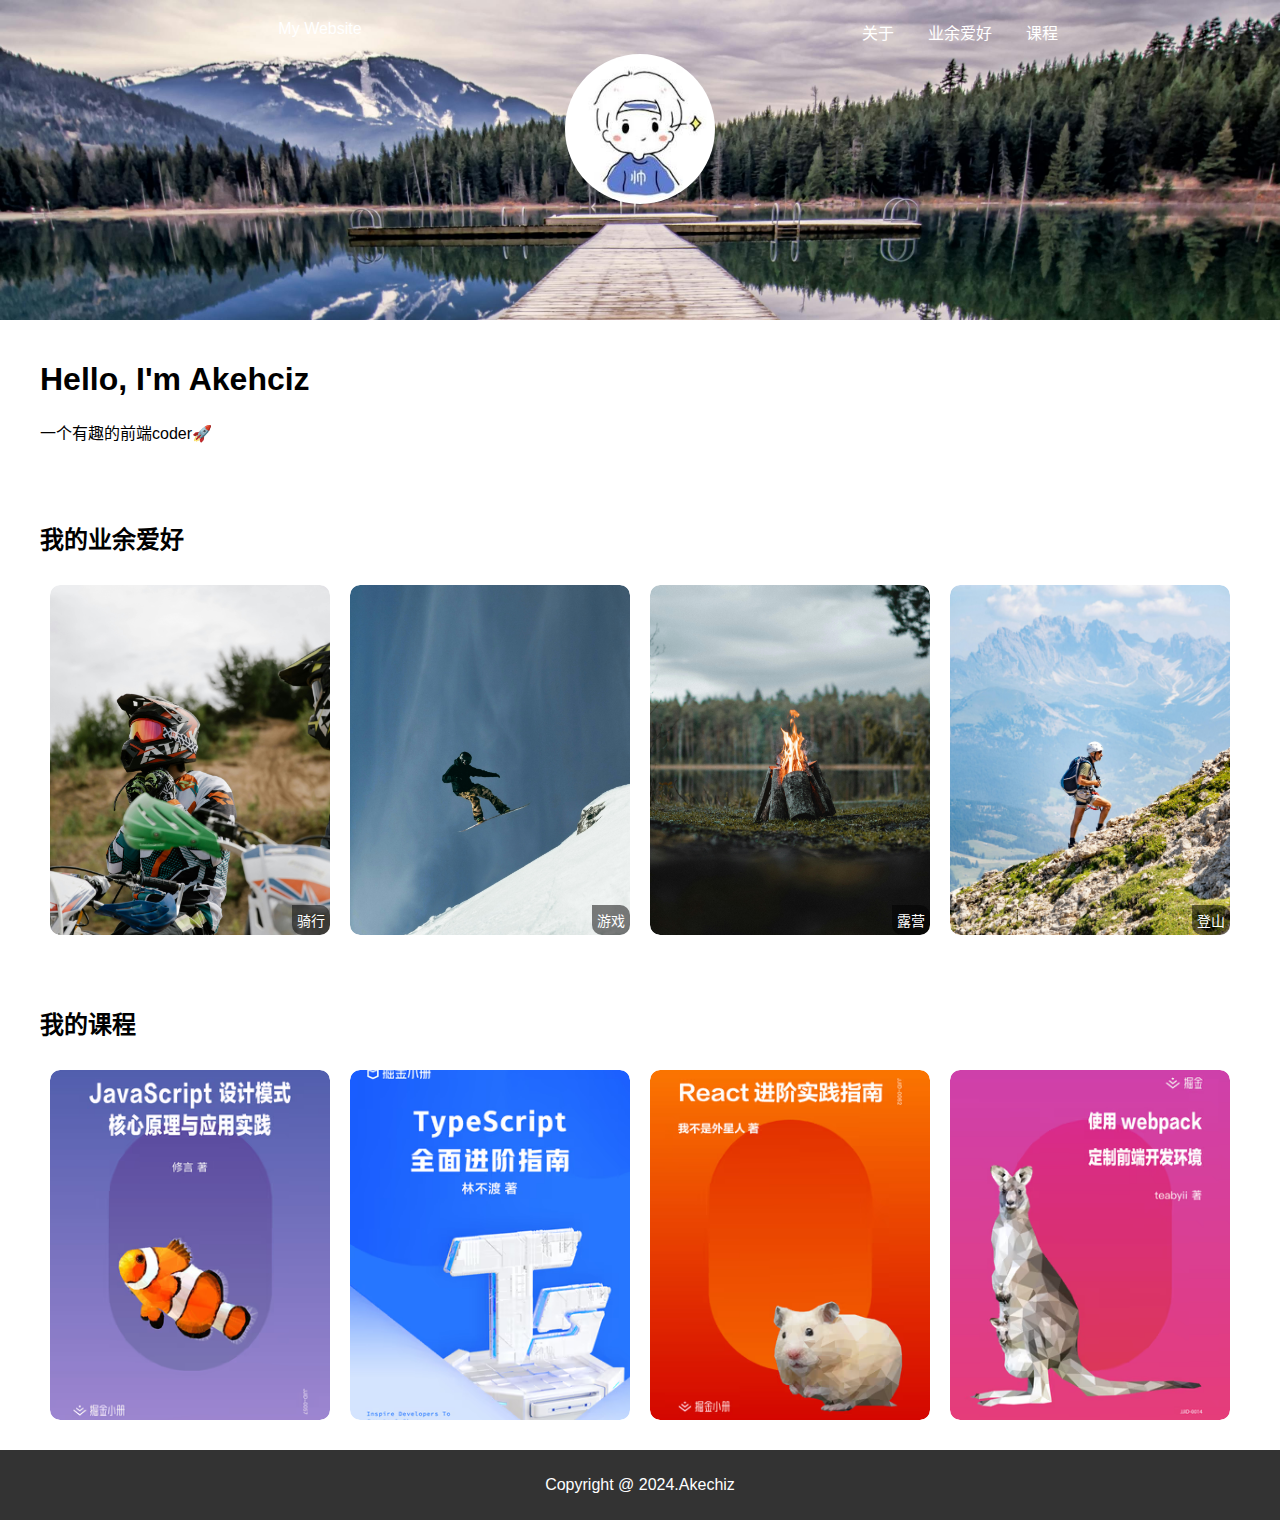
==== index.html @ bb2efb0b "feat：homepage commit & push" ====
<!DOCTYPE html>
<html lang="zh-CN">
<head>
  <meta charset="UTF-8">
  <meta name="viewport" content="width=device-width, initial-scale=1.0">
  <title>Akechiz的个人网站</title>
  <style>
    body {
      font-family: Arial, sans-serif;
      margin: 0;
      padding: 0;
    }
    .container {
      width: 1200px;
      margin: 0 auto;
      padding: 20px;
      background: #fff;
      /*box-shadow: 0 2px 5px rgba(0, 0, 0, 0.15);*/
    }
    .menu {
      display: flex;
      flex-direction: column;
      overflow: hidden;
      padding: 10px 0;
      background-image: url('./img/pexels-james-wheeler-1619319.jpg');
      background-size: cover;
      height: 300px;
      color: #fff;
    }
    .text-algin{
      display: flex;
    }
    /* 左侧文本样式 */
    .left-text {
      flex: 1;
      text-align: center;
    }
    /* 右侧文本样式 */
    .right-text {
      flex: 1;
      text-align: center;
    }
    .avatar-content{
      display: flex;
      justify-content: center;
    }
    .avatar {
      width: 150px;
      height: 150px;
      border-radius: 50%; /* 将图像变为圆形 */
      overflow: hidden; /* 隐藏超出边界的内容 */
      position: relative; /* 相对定位 */
    }
    /* 图片样式 */
    .avatar img {
      width: 100%;
      height: 100%;
      display: block;
      position: relative; /* 相对定位 */
      left: 50%; /* 向右偏移50% */
      transform: translateX(-50%); /* 平移到中间 */
    }
    .menu a {
      color: #fff;
      text-decoration: none;
      padding: 10px 15px;
      display: inline-block;
      transition: background 0.3s;
    }
    .menu a:hover {
      background-color: #555;
    }

    .list {
        display: flex;
        justify-content: center;
        align-items: center;
    }

    /* 图片容器样式 */
    .image-container {
        margin: 10px;
        text-align: center;
        width: 300px; /* 设置容器宽度 */
        height: 350px; /* 设置容器高度 */
        border-radius: 10px;
        overflow: hidden; /* 隐藏超出容器的内容 */
        position: relative; /* 相对定位 */
    }
    /* 图片样式 */
    .image-container img {
        width: 100%; /* 图片宽度填充容器 */
        height: 100%; /* 图片高度填充容器 */
        border-radius: 10px;
        object-fit: cover; /* 拉伸图片以填充容器 */
        cursor: pointer;
    }
    /* 图片名字样式 */
    .image-container p {
        margin: 0;
        font-size: 14px;
        position: absolute;
        bottom: 0;
        right: 0;
        background-color: rgba(0, 0, 0, 0.5); /* 半透明背景 */
        color: #fff; /* 文字颜色 */
        padding: 5px;
        border-radius: 0 10px; /* 仅圆角化右下角 */
    }

    .footer {
      text-align: center;
      padding: 10px 0;
      background: #333;
      color: #fff;
      bottom: 0;
      width: 100%;
    }
  </style>
</head>
<body>

<div class="menu">
  <div class="text-algin">
    <div class="left-text">
      <a href="#mine">My Website</a>
    </div>
    <div class="right-text">
      <a href="#about">关于</a>
      <a href="#hobbies">业余爱好</a>
      <a href="#tech-stack">课程</a>
    </div>
  </div>

  <div class="avatar-content">
    <div class="avatar">
      <img src="./img/avatar.jpeg" alt="头像">
    </div>
  </div>

</div>

<div class="container" id="about">
  <h1>Hello, I'm Akehciz</h1>
  <p>一个有趣的前端coder🚀</p>
</div>

<div class="container" id="hobbies">
  <h2>我的业余爱好</h2>

  <div class="list">

    <div class="image-container">
      <a href="https://zh.wikipedia.org/wiki/%E4%B8%96%E7%95%8C%E6%91%A9%E6%89%98%E8%BD%A6%E9%94%A6%E6%A0%87%E8%B5%9B" target="_blank">
        <img src="./img/pexels-cottonbro-studio-5803146.jpg">
        <p>骑行</p>
      </a>
    </div>

    <div class="image-container">
      <a href="https://ys.mihoyo.com" target="_blank">
        <img src="./img/pexels-amaan-shaikh-20191872.jpg">
        <p>游戏</p>
      </a>
    </div>

    <div class="image-container">
      <a href="https://www.zhihu.com/question/320610501" target="_blank">
        <img src="./img/pexels-gantas-vaičiulėnas-4323815.jpg">
        <p>露营</p>
      </a>
    </div>

    <div class="image-container">
      <a href="https://www.zhihu.com/question/276264018" target="_blank">
        <img src="./img/pexels-hikerwise-20446157.jpg">
        <p>登山</p>
      </a>
    </div>

  </div>
</div>

<div class="container" id="tech-stack">
  <h2>我的课程</h2>

  <div class="list">

    <div class="image-container">
      <a href="https://juejin.cn/book/6844733790204461070?enter_from=course_center&utm_source=course_center" target="_blank">
        <img src="./img/js.png">
      </a>
    </div>

    <div class="image-container">
      <a href="https://juejin.cn/book/7086408430491172901?enter_from=course_center&utm_source=course_center" target="_blank">
        <img src="./img/ts.png">
      </a>
    </div>

    <div class="image-container">
      <a href="https://juejin.cn/book/6945998773818490884?enter_from=course_center&utm_source=course_center" target="_blank">
        <img src="./img/react.png">
      </a>
    </div>

    <div class="image-container">
      <a href="https://juejin.cn/book/6844733709808041992?enter_from=course_center&utm_source=course_center" target="_blank">
        <img src="./img/webpack.png">
      </a>
    </div>

  </div>
</div>

<footer class="footer">
  <p>Copyright @ 2024.Akechiz</p>
</footer>

<script>
  function scrollToSection(sectionId) {
    var section = document.getElementById(sectionId);
    if (section) {
      window.scrollTo({
        top: section.offsetTop,
        behavior: 'smooth'
      });
    }
  }
  document.querySelectorAll('.menu a').forEach(function(link) {
    link.addEventListener('click', function(event) {
      event.preventDefault();
      scrollToSection(this.getAttribute('href').substring(1));
    });
  });
</script>

</body>
</html>
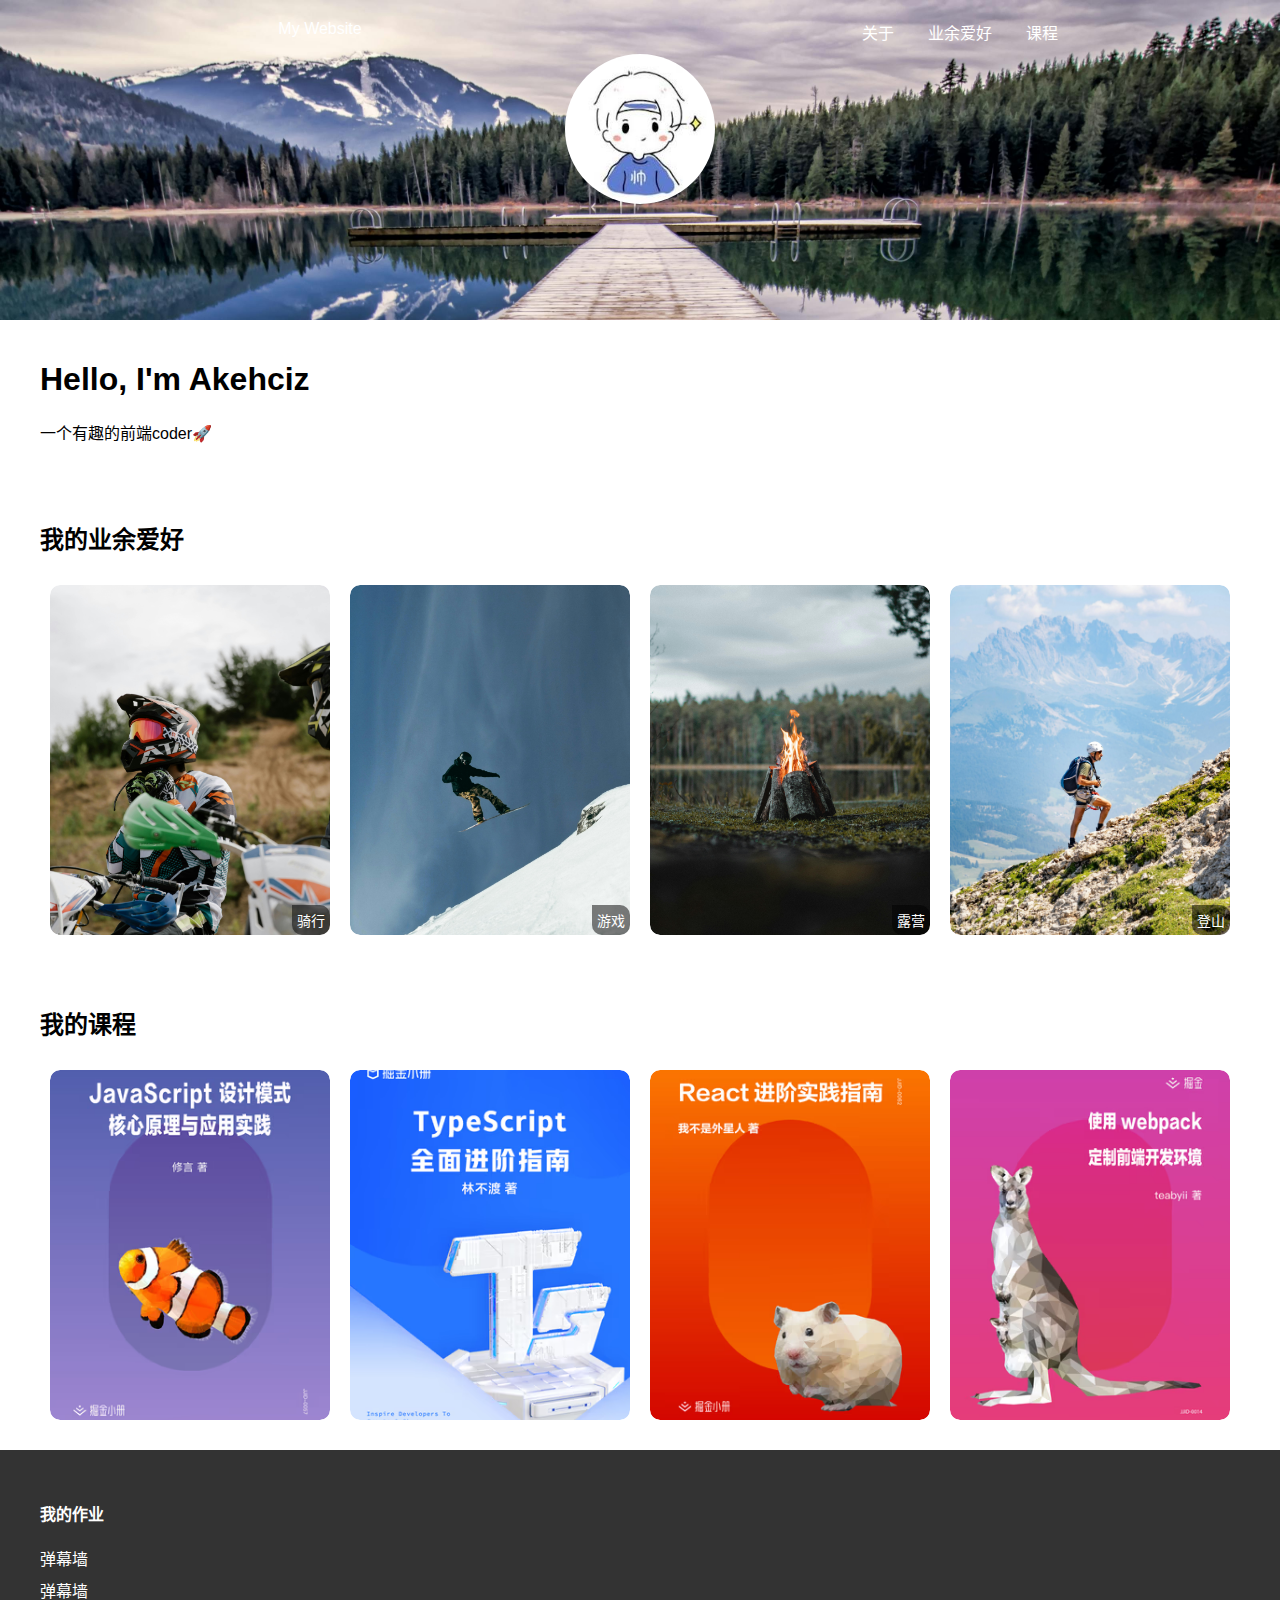
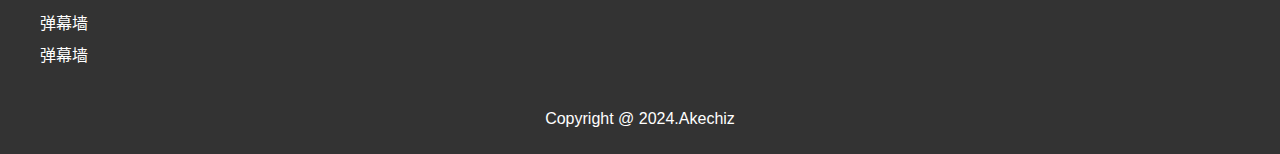
==== commit 93c3a1a1: "feat：主页添加作业链接，新增弹幕墙作业" ====
--- a/index.html
+++ b/index.html
@@ -14,8 +14,6 @@
       width: 1200px;
       margin: 0 auto;
       padding: 20px;
-      background: #fff;
-      /*box-shadow: 0 2px 5px rgba(0, 0, 0, 0.15);*/
     }
     .menu {
       display: flex;
@@ -109,13 +107,24 @@
     }
 
     .footer {
-      text-align: center;
+      display: flex;
+      flex-direction: column;
+      align-items: center;
       padding: 10px 0;
       background: #333;
       color: #fff;
       bottom: 0;
       width: 100%;
     }
+
+    .innerline {
+      margin: 8px 0;
+    }
+    .innerline a {
+      color: white !important; /* 设置链接文本颜色为白色，并使用 !important 来覆盖默认样式 */
+      text-decoration: none; /* 去除链接的下划线 */
+    }
+
   </style>
 </head>
 <body>
@@ -213,9 +222,25 @@
   </div>
 </div>
 
-<footer class="footer">
+<div class="footer">
+  <div class="container">
+    <h4 class="project-list__header">我的作业</h4>
+    <div class="innerline">
+      <a href="./bullet-chat.html">弹幕墙</a>
+    </div>
+    <div class="innerline">
+      <a href="./bullet-chat.html">弹幕墙</a>
+    </div>
+    <div class="innerline">
+      <a href="./bullet-chat.html">弹幕墙</a>
+    </div>
+    <div class="innerline">
+      <a href="./bullet-chat.html">弹幕墙</a>
+    </div>
+  </div>
   <p>Copyright @ 2024.Akechiz</p>
-</footer>
+</div>
+
 
 <script>
   function scrollToSection(sectionId) {
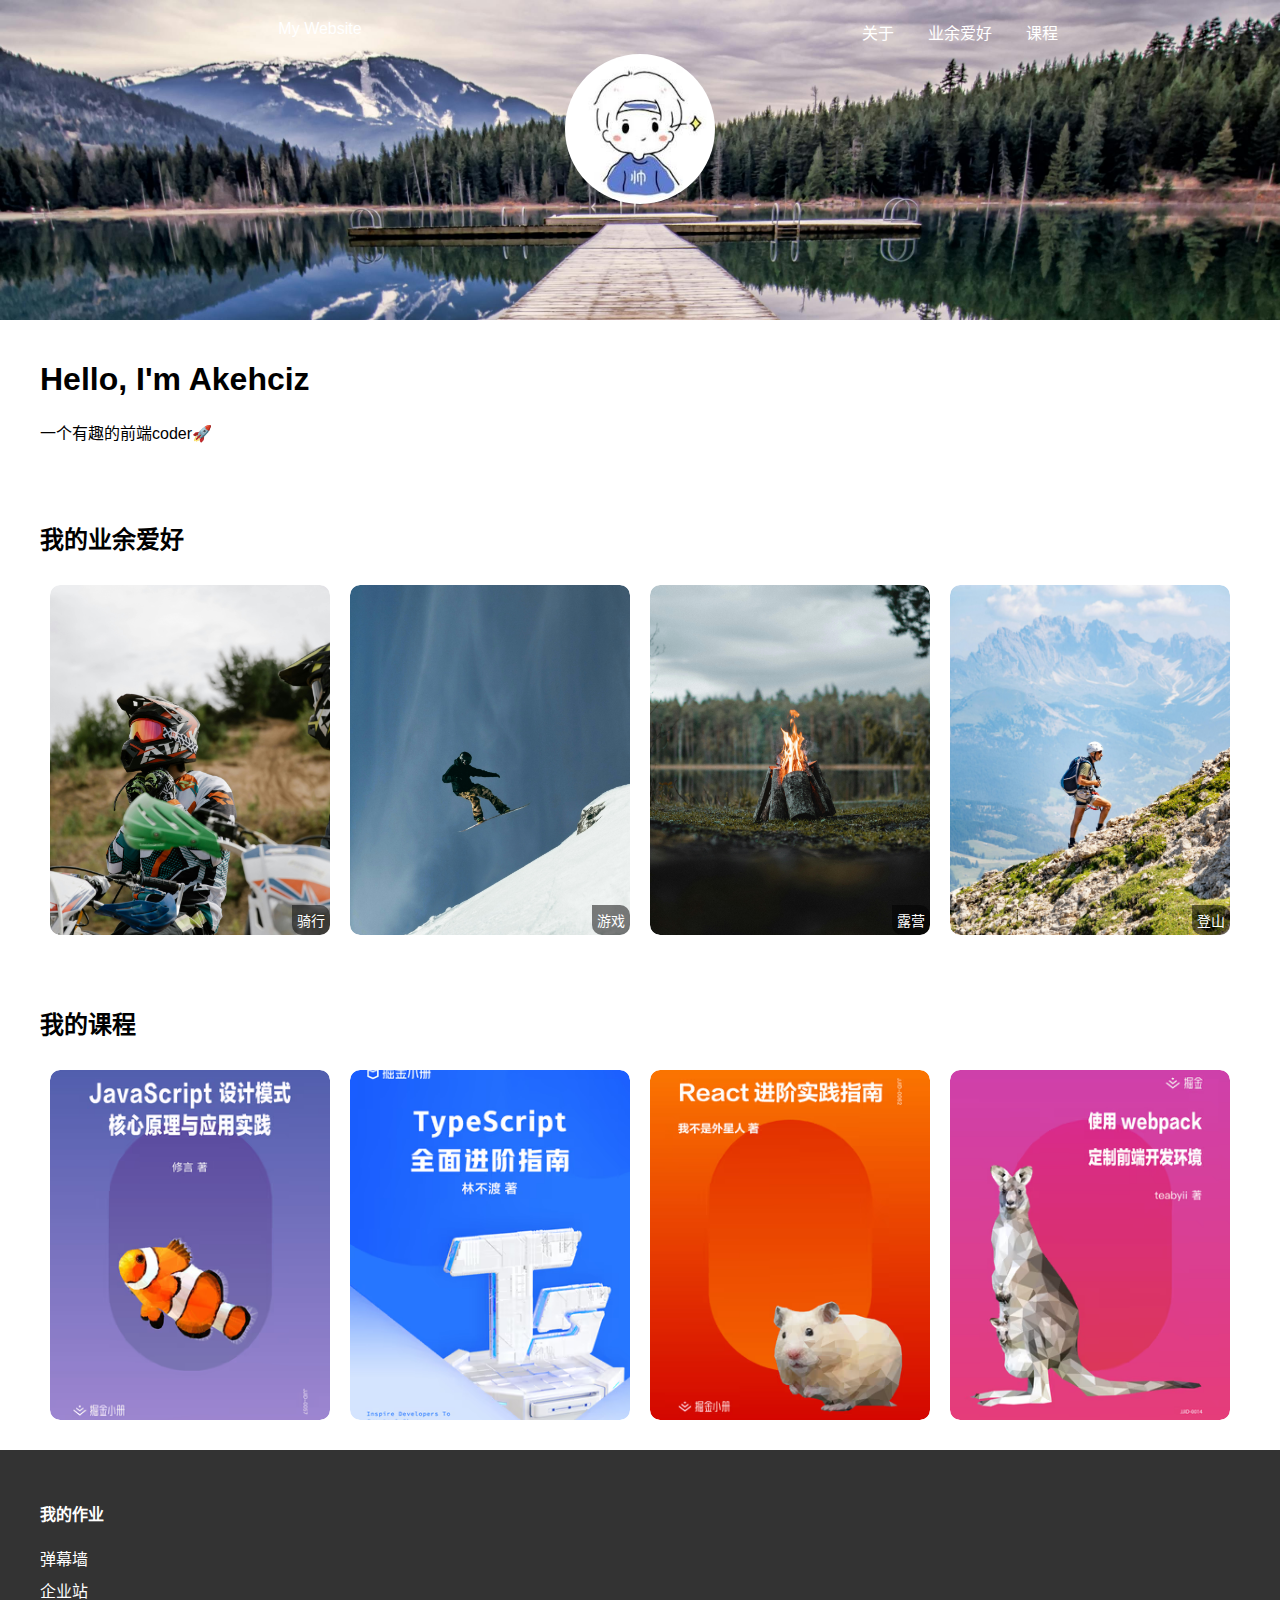
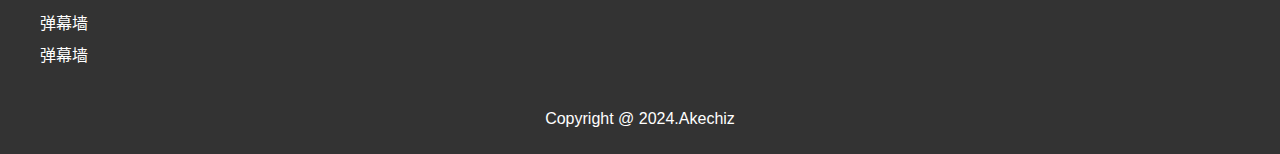
==== commit d8c06e85: "feat:新增图片资源" ====
--- a/index.html
+++ b/index.html
@@ -20,7 +20,7 @@
       flex-direction: column;
       overflow: hidden;
       padding: 10px 0;
-      background-image: url('./img/pexels-james-wheeler-1619319.jpg');
+      background-image: url('assets/home/pexels-james-wheeler-1619319.jpg');
       background-size: cover;
       height: 300px;
       color: #fff;
@@ -63,7 +63,7 @@
       text-decoration: none;
       padding: 10px 15px;
       display: inline-block;
-      transition: background 0.3s;
+      transition: background 0.5s;
     }
     .menu a:hover {
       background-color: #555;
@@ -143,7 +143,7 @@
 
   <div class="avatar-content">
     <div class="avatar">
-      <img src="./img/avatar.jpeg" alt="头像">
+      <img src="assets/home/avatar.jpeg" alt="头像">
     </div>
   </div>
 
@@ -161,28 +161,28 @@
 
     <div class="image-container">
       <a href="https://zh.wikipedia.org/wiki/%E4%B8%96%E7%95%8C%E6%91%A9%E6%89%98%E8%BD%A6%E9%94%A6%E6%A0%87%E8%B5%9B" target="_blank">
-        <img src="./img/pexels-cottonbro-studio-5803146.jpg">
+        <img src="assets/home/pexels-cottonbro-studio-5803146.jpg">
         <p>骑行</p>
       </a>
     </div>
 
     <div class="image-container">
       <a href="https://ys.mihoyo.com" target="_blank">
-        <img src="./img/pexels-amaan-shaikh-20191872.jpg">
+        <img src="assets/home/pexels-amaan-shaikh-20191872.jpg">
         <p>游戏</p>
       </a>
     </div>
 
     <div class="image-container">
       <a href="https://www.zhihu.com/question/320610501" target="_blank">
-        <img src="./img/pexels-gantas-vaičiulėnas-4323815.jpg">
+        <img src="assets/home/pexels-gantas-vaičiulėnas-4323815.jpg">
         <p>露营</p>
       </a>
     </div>
 
     <div class="image-container">
       <a href="https://www.zhihu.com/question/276264018" target="_blank">
-        <img src="./img/pexels-hikerwise-20446157.jpg">
+        <img src="assets/home/pexels-hikerwise-20446157.jpg">
         <p>登山</p>
       </a>
     </div>
@@ -197,25 +197,25 @@
 
     <div class="image-container">
       <a href="https://juejin.cn/book/6844733790204461070?enter_from=course_center&utm_source=course_center" target="_blank">
-        <img src="./img/js.png">
+        <img src="assets/home/js.png">
       </a>
     </div>
 
     <div class="image-container">
       <a href="https://juejin.cn/book/7086408430491172901?enter_from=course_center&utm_source=course_center" target="_blank">
-        <img src="./img/ts.png">
+        <img src="assets/home/ts.png">
       </a>
     </div>
 
     <div class="image-container">
       <a href="https://juejin.cn/book/6945998773818490884?enter_from=course_center&utm_source=course_center" target="_blank">
-        <img src="./img/react.png">
+        <img src="assets/home/react.png">
       </a>
     </div>
 
     <div class="image-container">
       <a href="https://juejin.cn/book/6844733709808041992?enter_from=course_center&utm_source=course_center" target="_blank">
-        <img src="./img/webpack.png">
+        <img src="assets/home/webpack.png">
       </a>
     </div>
 
@@ -229,7 +229,7 @@
       <a href="./bullet-chat.html">弹幕墙</a>
     </div>
     <div class="innerline">
-      <a href="./bullet-chat.html">弹幕墙</a>
+      <a href="./official-site.html">企业站</a>
     </div>
     <div class="innerline">
       <a href="./bullet-chat.html">弹幕墙</a>
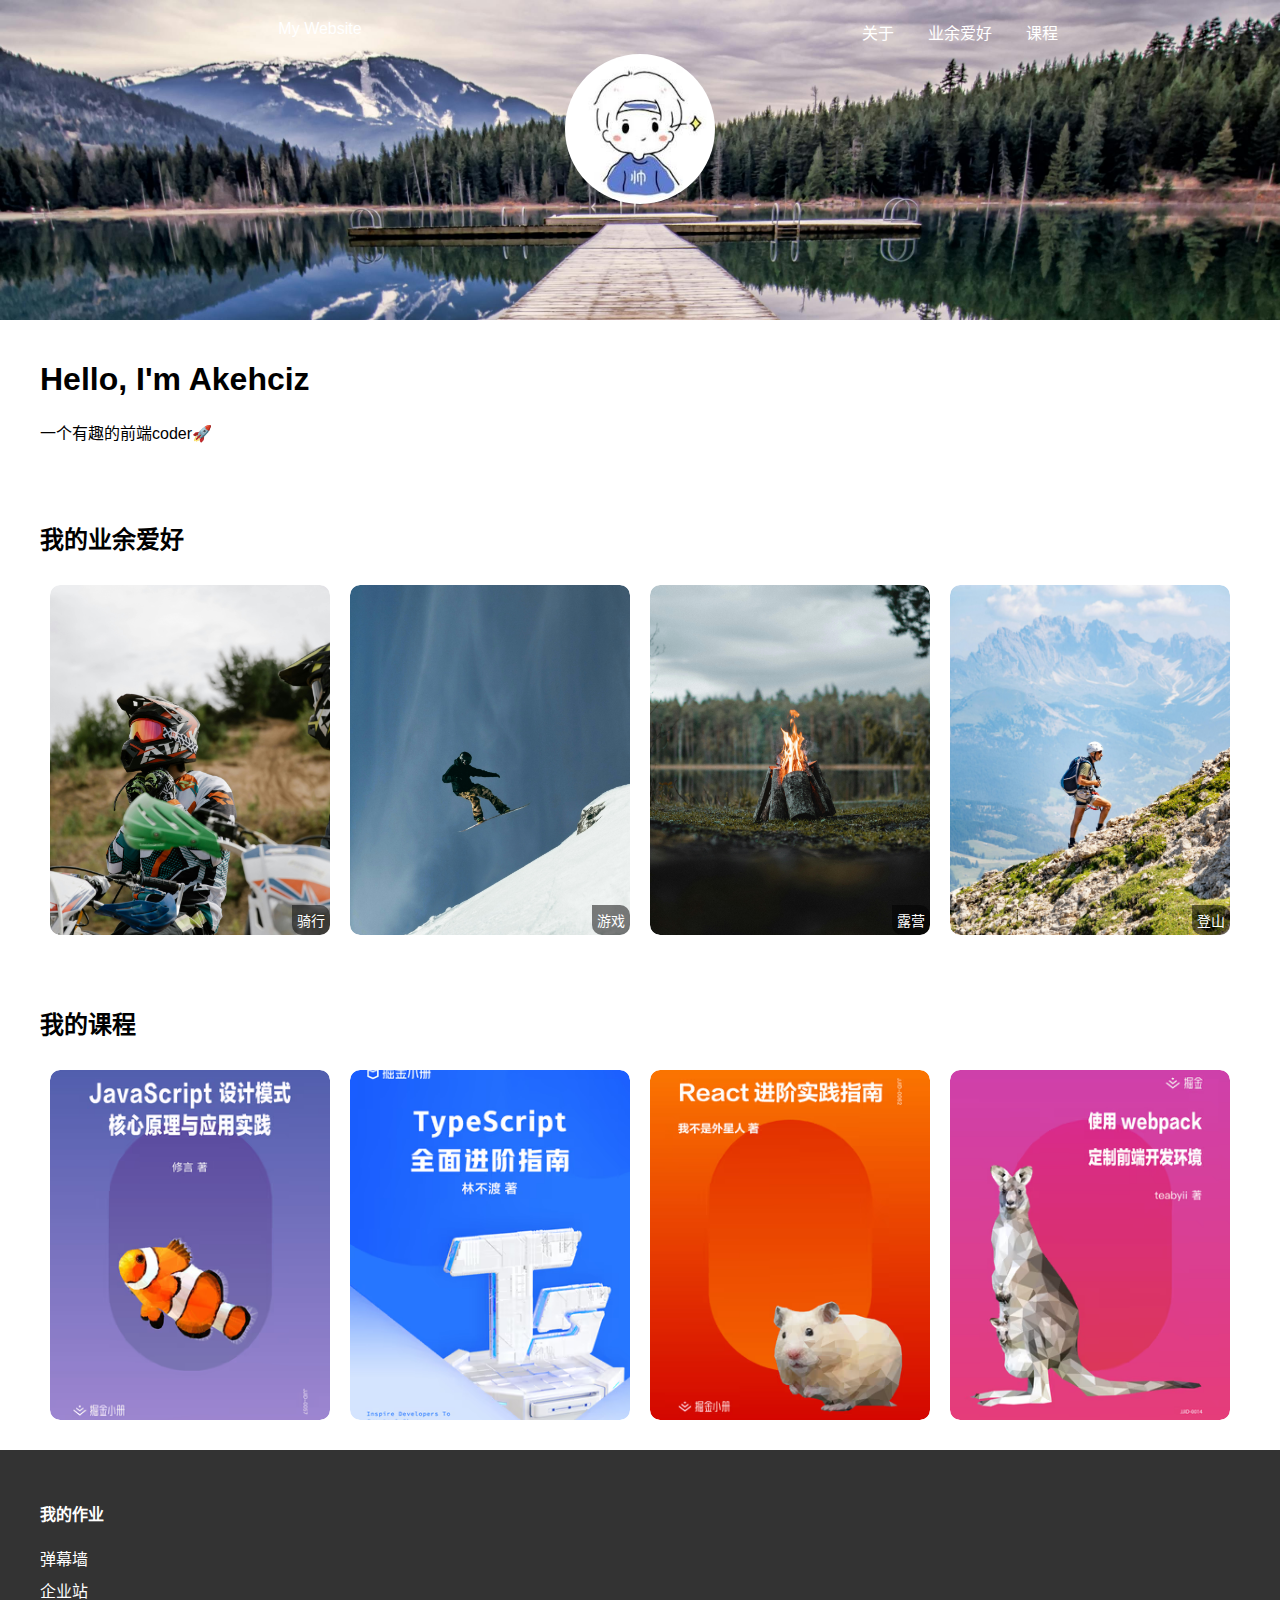
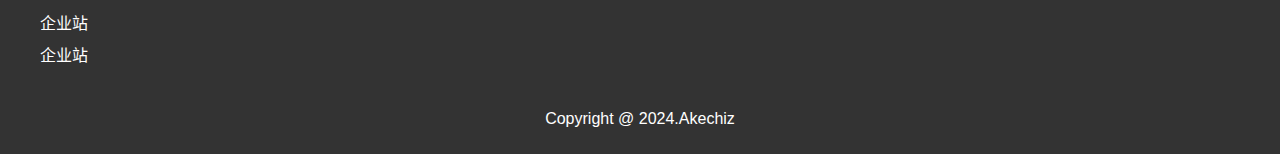
==== commit 7514fccf: "feat: 更改index的链接" ====
--- a/index.html
+++ b/index.html
@@ -232,10 +232,10 @@
       <a href="./official-site.html">企业站</a>
     </div>
     <div class="innerline">
-      <a href="./bullet-chat.html">弹幕墙</a>
-    </div>
-    <div class="innerline">
-      <a href="./bullet-chat.html">弹幕墙</a>
+      <a href="./githubpopular-vite/index.html">企业站</a>
+    </div>
+    <div class="innerline">
+      <a href="./githubpopular-vite/index.html">企业站</a>
     </div>
   </div>
   <p>Copyright @ 2024.Akechiz</p>
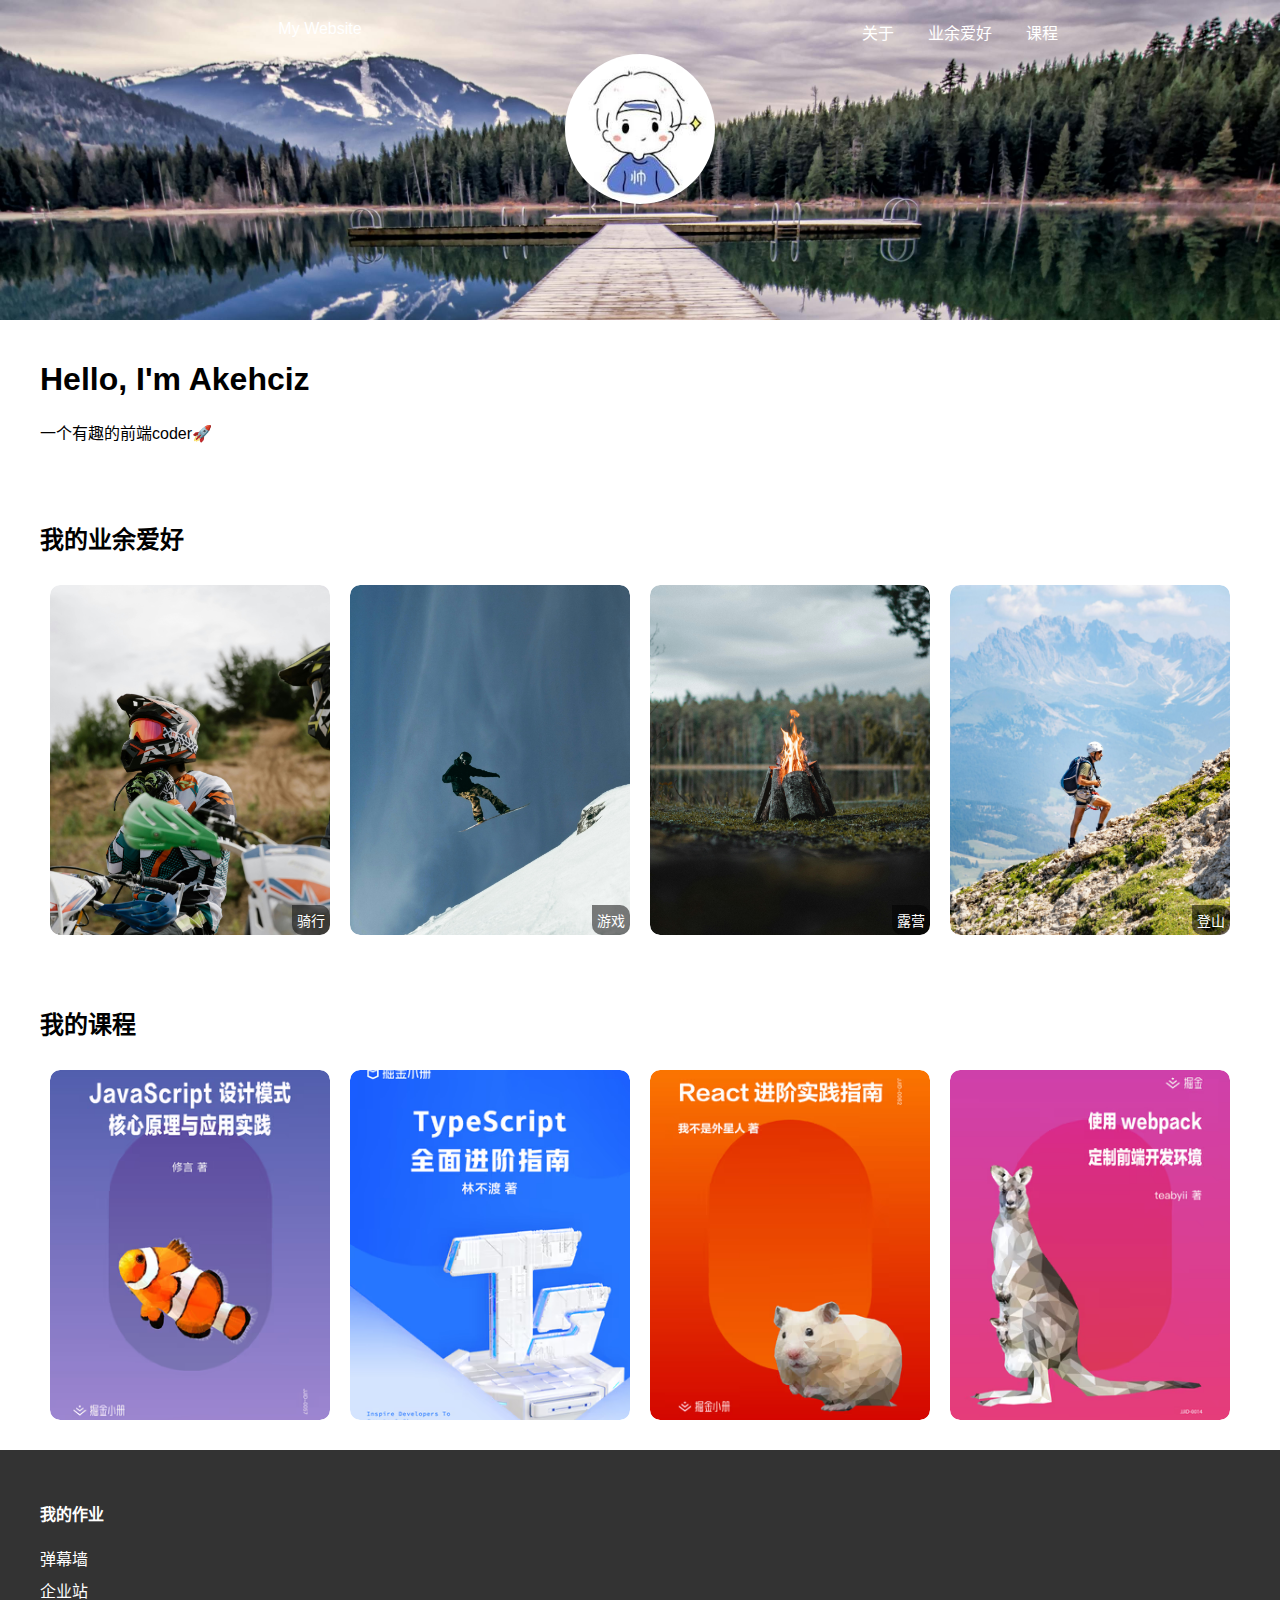
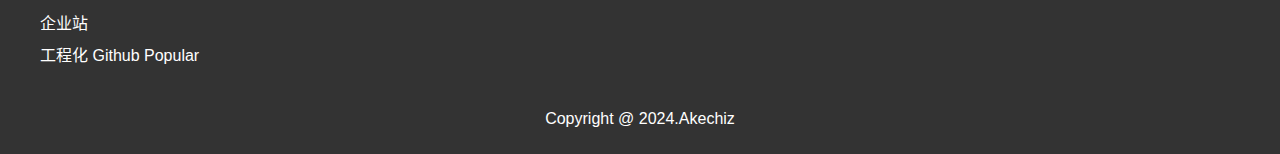
==== commit d1c85c47: "feat: 更改index的链接" ====
--- a/index.html
+++ b/index.html
@@ -235,7 +235,7 @@
       <a href="./githubpopular-vite/index.html">企业站</a>
     </div>
     <div class="innerline">
-      <a href="./githubpopular-vite/index.html">企业站</a>
+      <a href="https://akechiz.github.io/lf-task-popular/">工程化 Github Popular</a>
     </div>
   </div>
   <p>Copyright @ 2024.Akechiz</p>
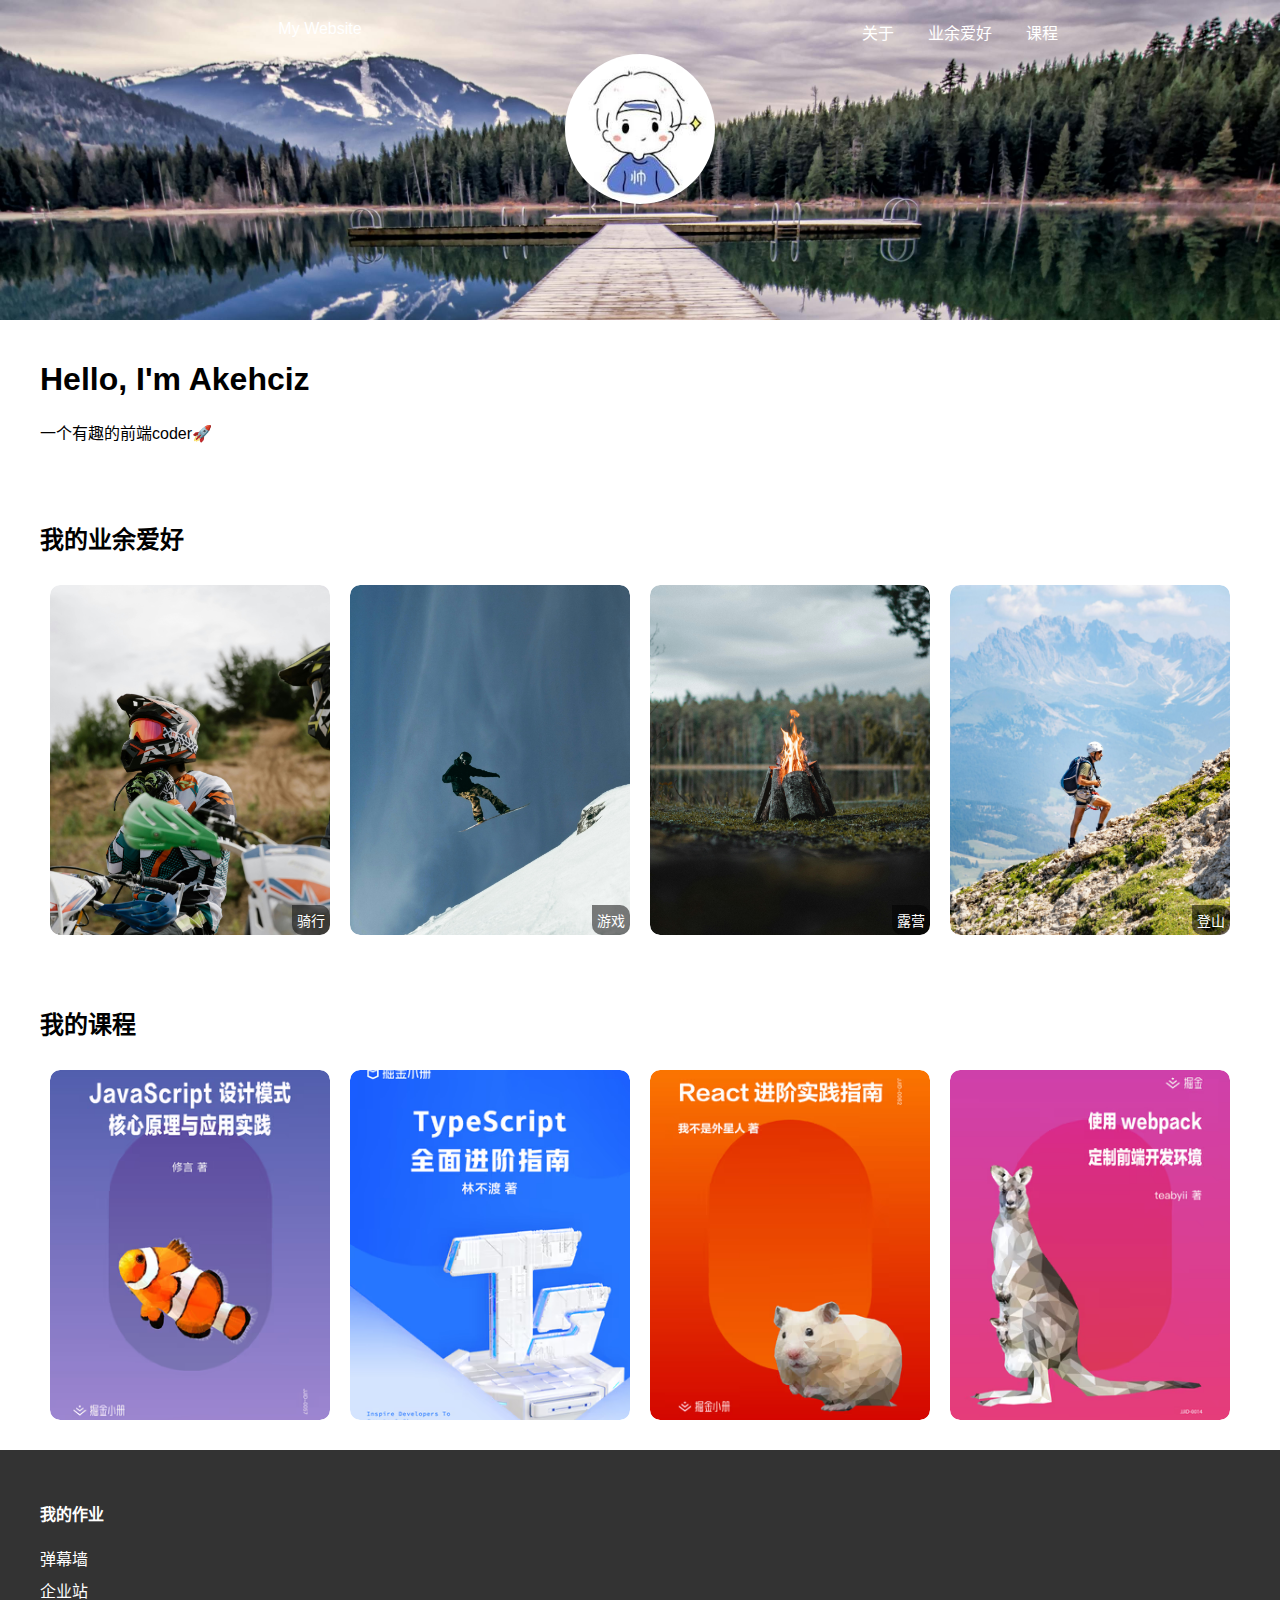
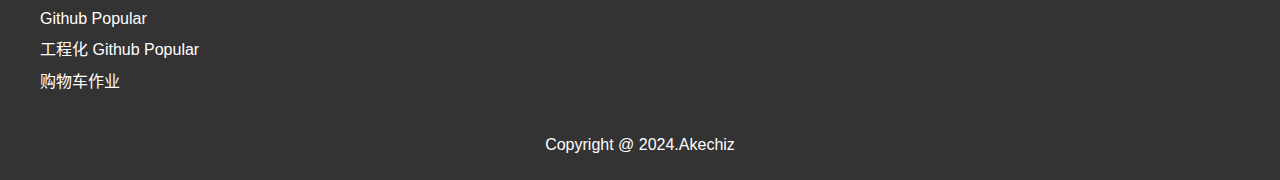
==== commit 80b786a2: "feat:部署链接网址" ====
--- a/index.html
+++ b/index.html
@@ -232,10 +232,13 @@
       <a href="./official-site.html">企业站</a>
     </div>
     <div class="innerline">
-      <a href="./githubpopular-vite/index.html">企业站</a>
+      <a href="./popular.html">Github Popular</a>
     </div>
     <div class="innerline">
       <a href="https://akechiz.github.io/lf-task-popular/">工程化 Github Popular</a>
+    </div>
+    <div class="innerline">
+      <a href="https://akechiz.github.io/lf-task-shop/">购物车作业</a>
     </div>
   </div>
   <p>Copyright @ 2024.Akechiz</p>
